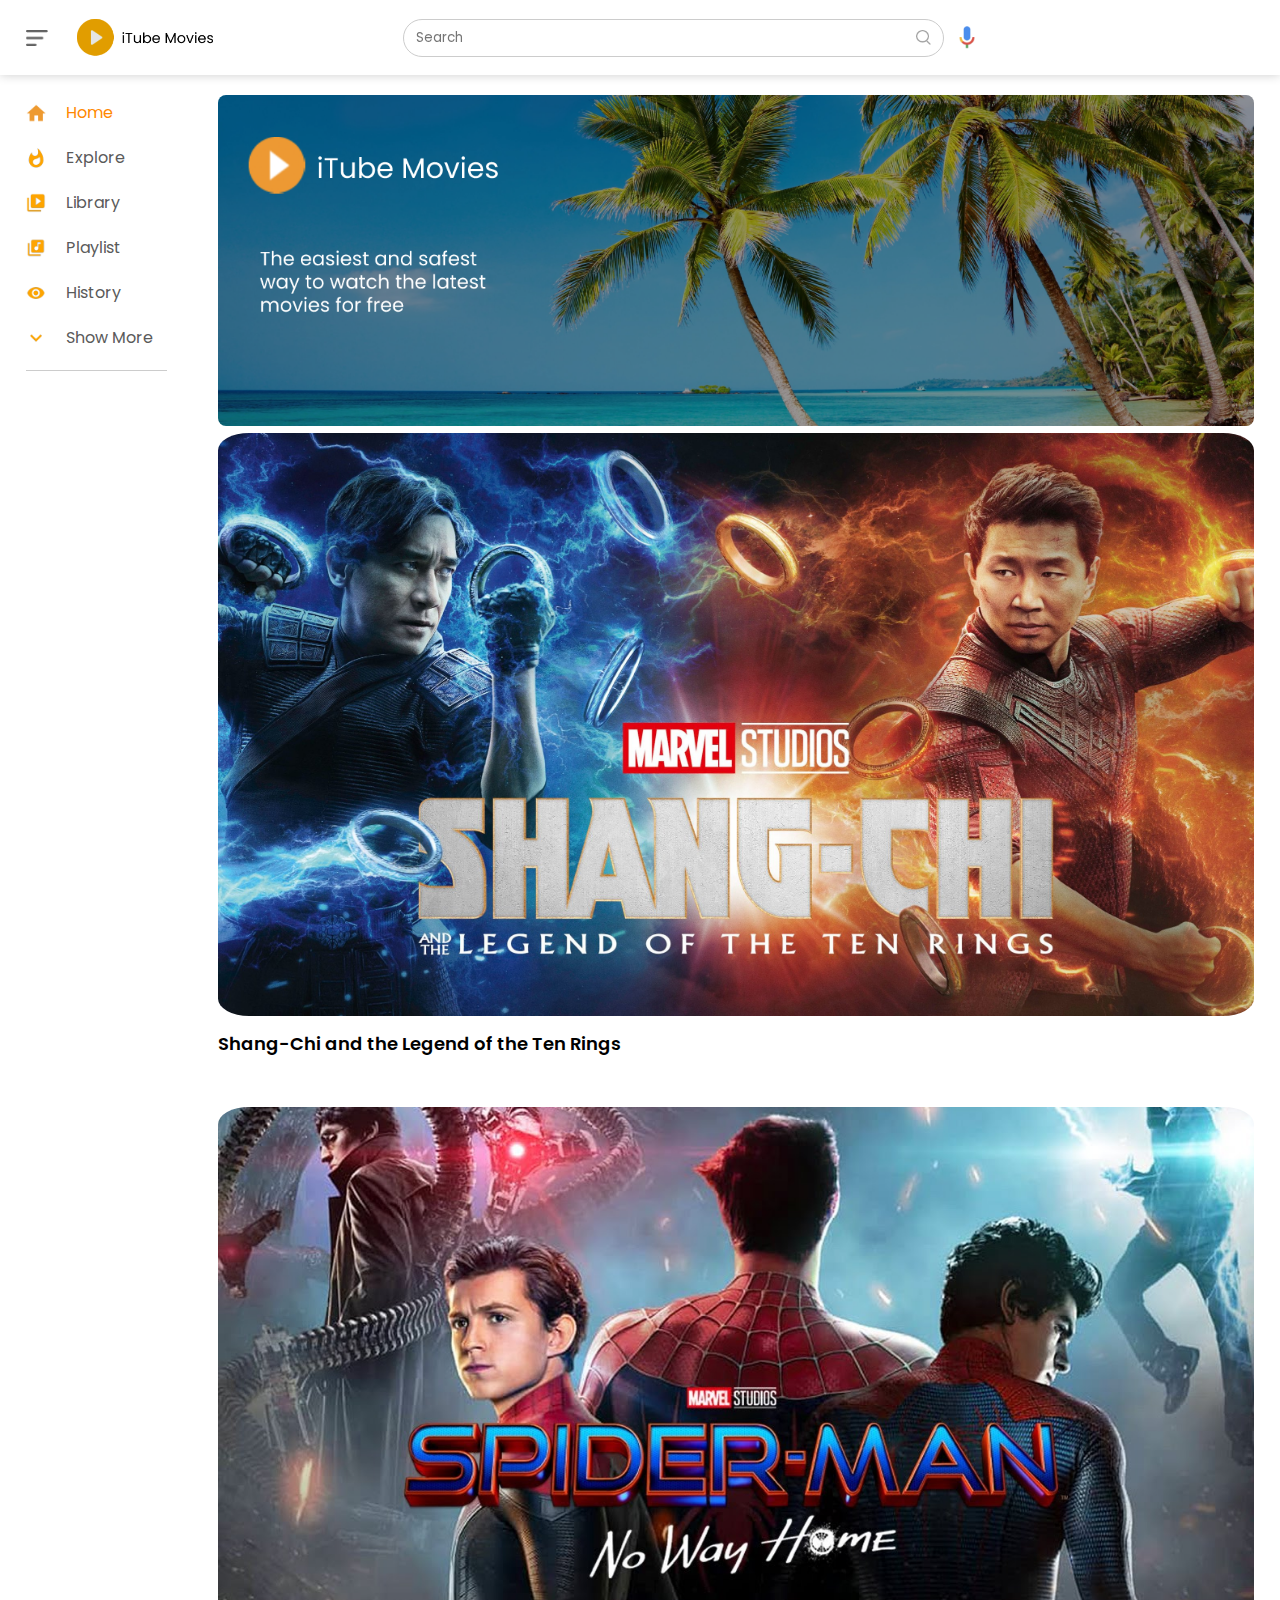
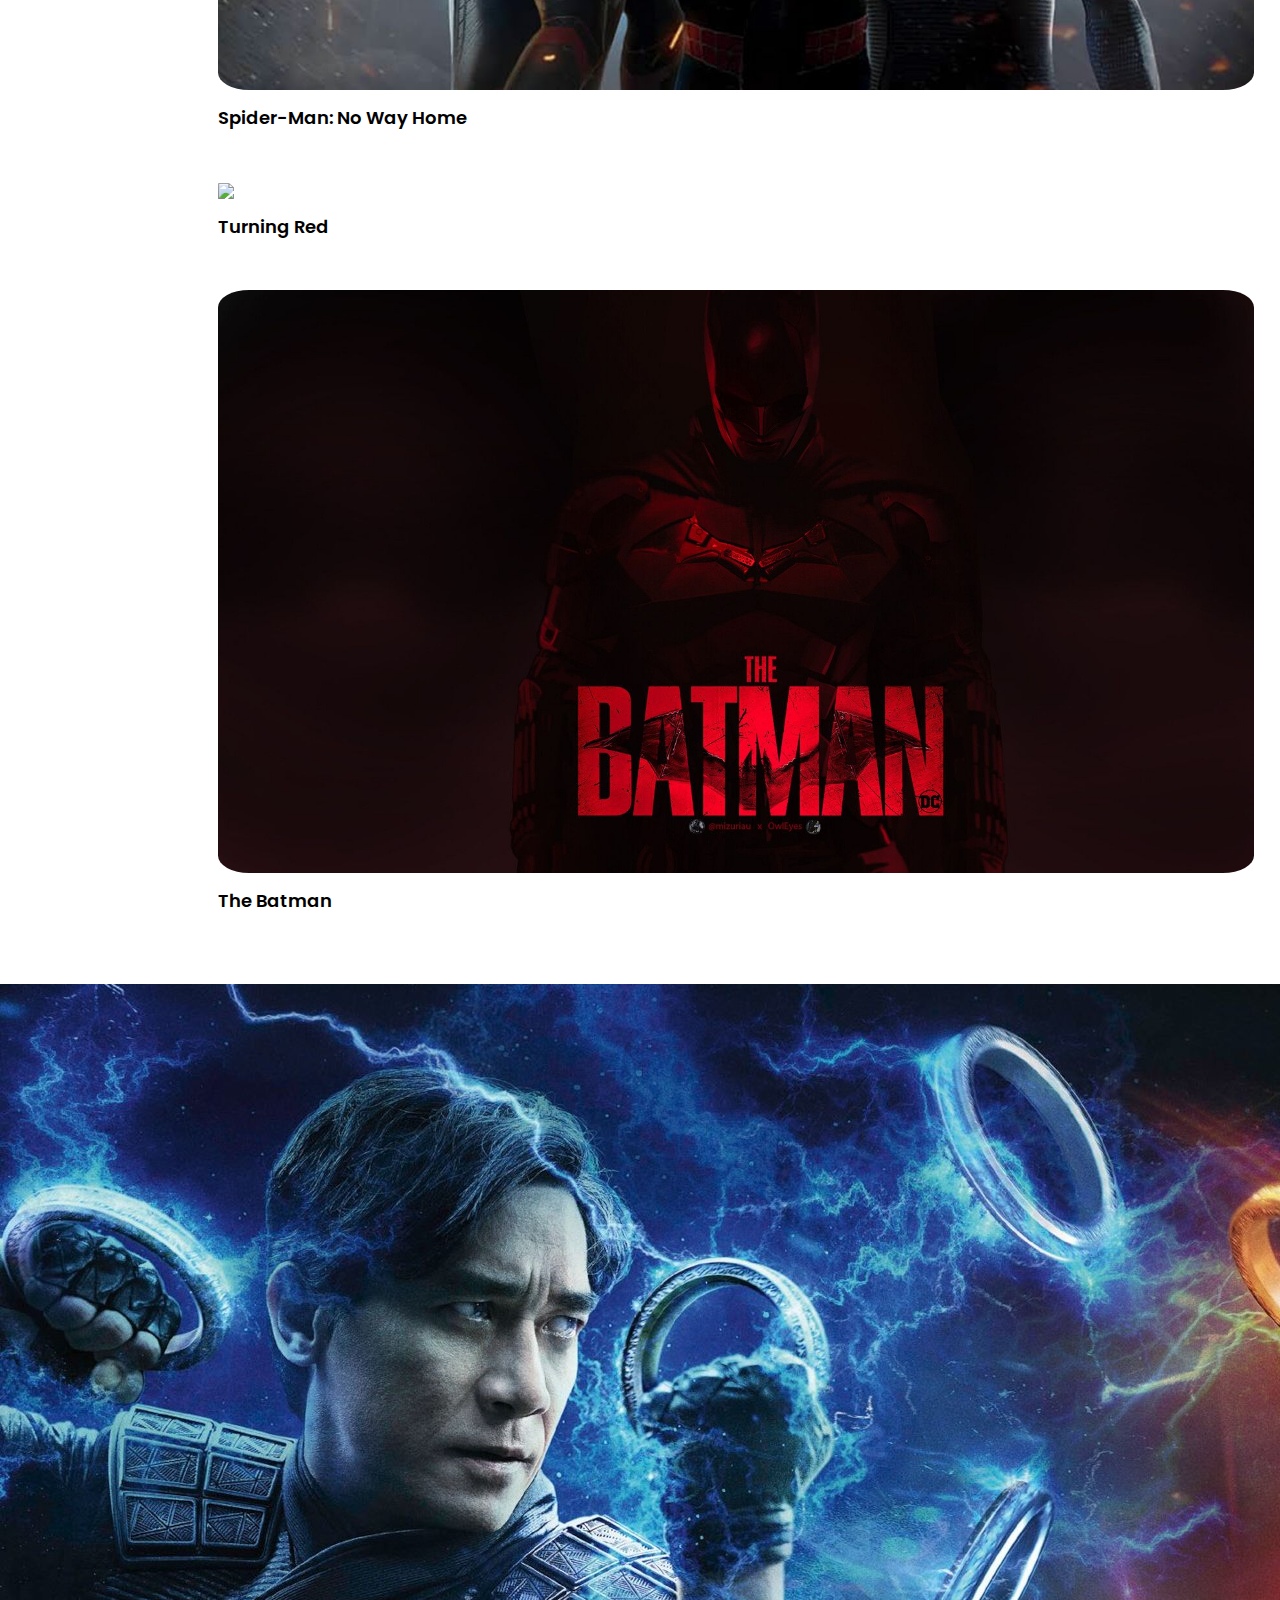
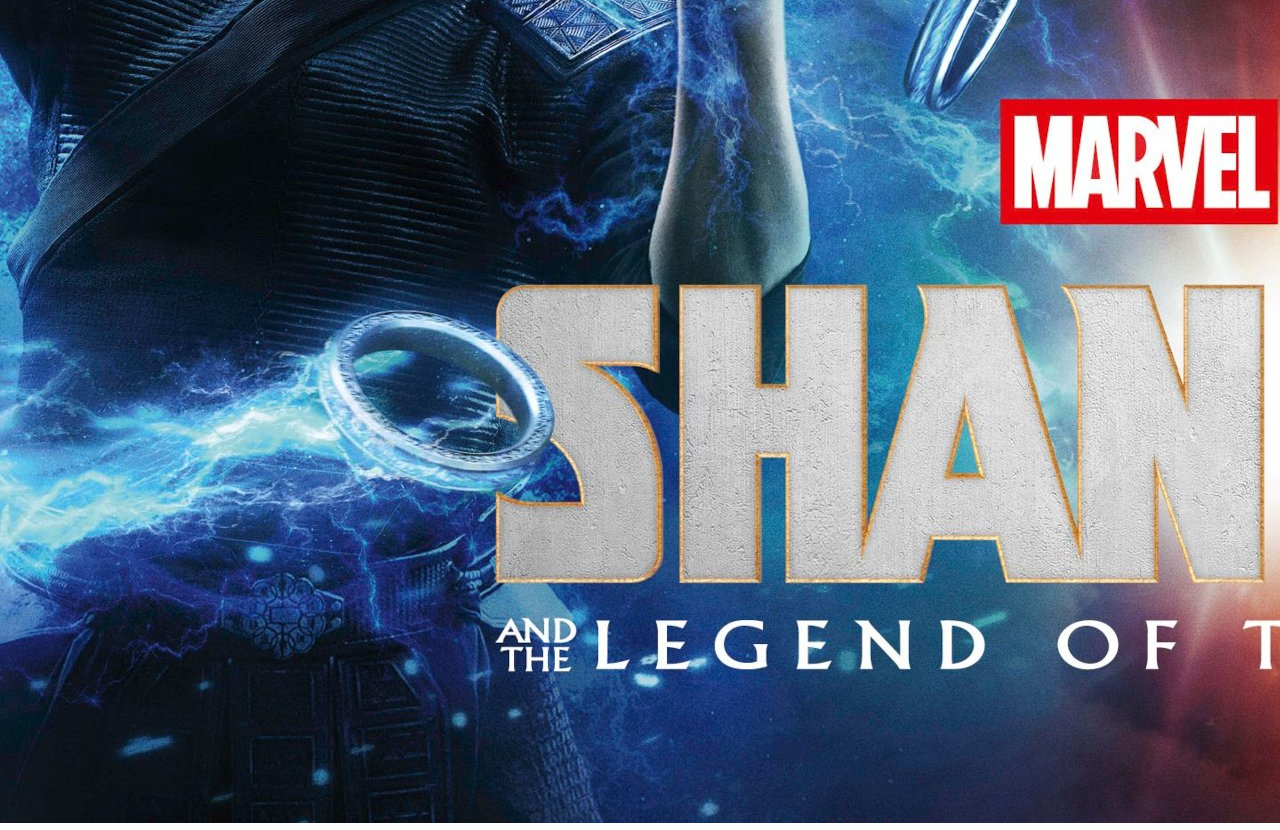
==== homepage/index.html @ 959163c6 "itube movies" ====
<!DOCTYPE html>
<html lang="en">
  <head>
    <meta charset="UTF-8" />
    <meta http-equiv="X-UA-Compatible" content="IE=edge" />
    <meta name="viewport" content="width=device-width, initial-scale=1.0" />
    <title>iTube Movies - Watch the latest movies for free in HD</title>
    <link rel="stylesheet" href="https://cdn.plyr.io/3.6.12/plyr.css" />
    <link rel="stylesheet" href="style.css" />
    <link
      rel="shortcut icon"
      href="images/logo-modified.png"
      type="image/x-icon"
    />
  </head>

  <body>
    <!-- navigation -->

    <nav class="flex-div">
      <div class="nav-left flex-div">
        <img src="images/menu.png" class="menu-icon" />
        <img src="images/logo.png" class="logo" />
      </div>
      <div class="nav-middle flex-div">
        <div class="search-box flex-div">
          <input
            type="search"
            id="myInput"
            onkeyup="myFunction()"
            placeholder="Search"
          />
          <img src="images/search.png" />
        </div>
        <img src="images/voice-search.png" class="mic-icon" />
      </div>
      <div class="nav-right flex-div">
        <img alt="" />
        <img alt="" />
      </div>
    </nav>

    <!--- sidebar -->

    <div class="sidebar">
      <div class="shortcut-links">
        <a href=""
          ><img src="images/home.png" />
          <p>Home</p>
        </a>
        <a href=""
          ><img src="images/explore.png" />
          <p>Explore</p>
        </a>
        <a href=""
          ><img src="images/library.png" />
          <p>Library</p>
        </a>
        <a href=""
          ><img src="images/playlist.png" />
          <p>Playlist</p>
        </a>
        <a href=""
          ><img src="images/history.png" />
          <p>History</p>
        </a>
        <a href=""
          ><img src="images/show-more.png" />
          <p class="showmore">Show More</p>
        </a>
        <hr />
      </div>
    </div>

    <!-- main -->

    <div class="container">
      <div class="banner">
        <img src="images/banner.png" />
      </div>

      <ul id="myUL">
        <div class="list-container">
          <div class="vid-list">
            <li>
              <span
                class="link"
                onclick=" window.location.href = '../movies/Shang-chi/index.html' "
                ><img src="movie-img/shang.jpg" class="thumbnail"
              /></span>
              <div class="flex-div">
                <div class="vid-info">
                  <a href="../movies/Shang-chi/index.html"
                    >Shang-Chi and the Legend of the Ten Rings
                    <span class="none"
                      >shang chi and the legend of the ten rings</span
                    ></a
                  >
                </div>
              </div>
            </li>
          </div>

          <div class="vid-list">
            <li>
              <span
                class="link"
                onclick=" window.location.href = '../movies/Spiderman no way home/index.html' "
                ><img src="movie-img/spidernoway.jpg" class="thumbnail"
              /></span>
              <div class="flex-div">
                <div class="vid-info">
                  <a href="../movies/Spiderman no way home/index.html"
                    >Spider-Man: No Way Home
                    <span class="none"
                      >spiderman no way home spider man no way home</span
                    ></a
                  >
                </div>
              </div>
            </li>
          </div>

          <div class="vid-list">
            <li>
              <span
                class="link"
                onclick=" window.location.href = '../movies/Turning Red/index.html' "
                ><img
                  src="https://wallpaperaccess.com/full/7563782.jpg"
                  class="thumbnail"
              /></span>
              <div class="flex-div">
                <div class="vid-info">
                  <a href="../movies/Turning Red/index.html">Turning Red</a>
                </div>
              </div>
            </li>
          </div>

          <div class="vid-list">
            <li>
              <span
                class="link"
                onclick=" window.location.href = '../movies/Batman/index.html' "
                ><img src="movie-img/batman.jpg" class="thumbnail"
              /></span>
              <div class="flex-div">
                <div class="vid-info">
                  <a href="../movies/Batman/index.html">The Batman</a>
                </div>
              </div>
            </li>
          </div>

          <!--- LEAVE THIS EMPTY -->
          <div class="vid-list" style="display: none">
            <li>
              <span class="link" onclick=" window.location.href = '' "
                ><img src="" class="thumbnail"
              /></span>
              <div class="flex-div">
                <div class="vid-info">
                  <a href=""></a>
                </div>
              </div>
            </li>
          </div>
          <!---->
        </div>
      </ul>
    </div>

    <img src="/homepage/movie-img/shang.jpg" alt="" />

    <script src="main.js"></script>
  </body>
</html>
---- homepage/style.css ----
@import url('https://fonts.googleapis.com/css2?family=Poppins&display=swap');

* {
    margin: 0;
    padding: 0;
    font-family: 'poppins', sans-serif;
    box-sizing: border-box;
}


a {
    text-decoration: none;
    color: #5a5a5a;
}

img {
    cursor: pointer;
}

.flex-div {
    display: flex;
    align-items: center;
}

nav {
    padding: 10px 2%;
    justify-content: space-between;
    box-shadow: 0 0 10px rgba(0, 0, 0, 0.2);
    background: #fff;
    position: -webkit-sticky;
    position: sticky;
    top: 0;
    z-index: 10;
}

.nav-right img{
    width: 25px;
    margin-right: 25px;
}

.nav-right .user-icon{
    width: 35px;
    border-radius: 50%;
    -moz-border-radius: 50%;
    -ms-border-radius: 50%;
    -webkit-border-radius: 50%;
    -o-border-radius: 50%;
    -khtml-border-radius: 50%;
    margin-right: 0;
}

.nav-left .menu-icon{
   width: 22px;
   margin-right: 25px;
}

.nav-left .logo{
    width: 150px;
}

.nav-middle .mic-icon{
    width: 16px;
}

.nav-middle .search-box{
    border: 1px solid #ccc;
    margin-right: 15px;
    padding: 8px 12px;
    border-radius: 25px;
    -moz-border-radius: 25px;
    -webkit-border-radius: 25px;
    -o-border-radius: 25px;
    -ms-border-radius: 25px;
    -khtml-border-radius: 25px;
}

.nav-middle .search-box input {
    width: 500px;
    border: 0;
    outline: 0;
    background: transparent;
}

.nav-middle .search-box img{
    width: 15px;
}

ul {
    padding: 0;
    }
  
#myUL {
      list-style-type: none;
}

#myUl li {
    list-style-type: none;
}
    
#myUL li a {
      text-decoration: none;
      color: black;
      display: block;
}
  
span.link {
     text-decoration: none;
     cursor: pointer;
   
}
  

.sidebar {
    background: #fff;
    width: 15%;
    height: 100vh;
    position: fixed;
    top: 0;
    padding-left: 2%;
    padding-top: 100px;
}

.shortcut-links a img{
    width: 20px;
    margin-right: 20px;
}

.shortcut-links a{
    display: flex;
    align-items: center;
    margin-bottom: 20px;
    width: -webkit-fit-content;
    width: -moz-fit-content;
    width: fit-content;
    flex-wrap: wrap;
}

.shortcut-links a:first-child{
    color: #f80;
}

.shortcut-links a:hover{
    color: rgb(0, 0, 0);
}

.sidebar hr{
    border: 0;
    height: 1px;
    background: #ccc;
    width: 85%;
}

.smallside{
  width: 5%;
}
.smallside a p{
    display: none;
}

.smallside hr{
    width: 50%;
    margin-bottom: 25px;
}

.container{
    background: #fff;
    padding-left: 17%;
    padding-right: 2%;
    padding-top: 20px;
    padding-bottom: 20px;
}


.large-container {
    padding-left: 7%;
}

.banner{
    width: 100%;
}

.banner img {
    width: 100%;
    border-radius: 8px;
}


.vid-list .thumbnail {
    width: 100%;
    border-radius: 3%;
    -webkit-border-radius: 3%;
    -moz-border-radius: 3%;
    -ms-border-radius: 3%;
}
 
 .vid-list .flex-div {
     align-items: flex-start;
     margin-top: 7px;
}

 .vid-info a {
     padding-bottom: 50px;
     font-size: 18px;
     font-weight: 600;
 }

 .none{
     display: none;
 }

 @media only screen and (max-width: 800px){
     
     .menu-icon{
         display: none;
     }
     .sidebar{
         display: none;
     }
     .container, .large-container{
         padding-left: 2%;
         padding-right: 2%;
     }

     nav{
         padding-right: 5%;
     }

     .nav-middle .search-box input{
         width: 200px;
     }
     .nav-middle .mic-icon{
         display: none;
     }
     .logo{
         width: 50px;
     }

    
    
 }

 @media only screen and (max-width: 1150px) and (min-width: 800px){

  p.showmore{
      display: none;
  }
  
 }

 @media only screen and (max-width: 440px){
   
    .nav-middle .search-box input{
        width: 100vw;
    }

    nav .flex-div{
        width: 100%;
    }

    .vid-info a{
        font-size: 15px;
    }

    .nav-left .logo{
        display: none;
    }

    .vid-info a{
        padding-bottom: 30px;
    }

 }

 @media only screen and (max-width: 320px){
     .vid-info a{
         font-size: 12px;
         padding-bottom: 20px;
     }
 }

 @media only screen and (max-width: 250px){
     .nav-middle .search-box img{
         display: none
     }
 }
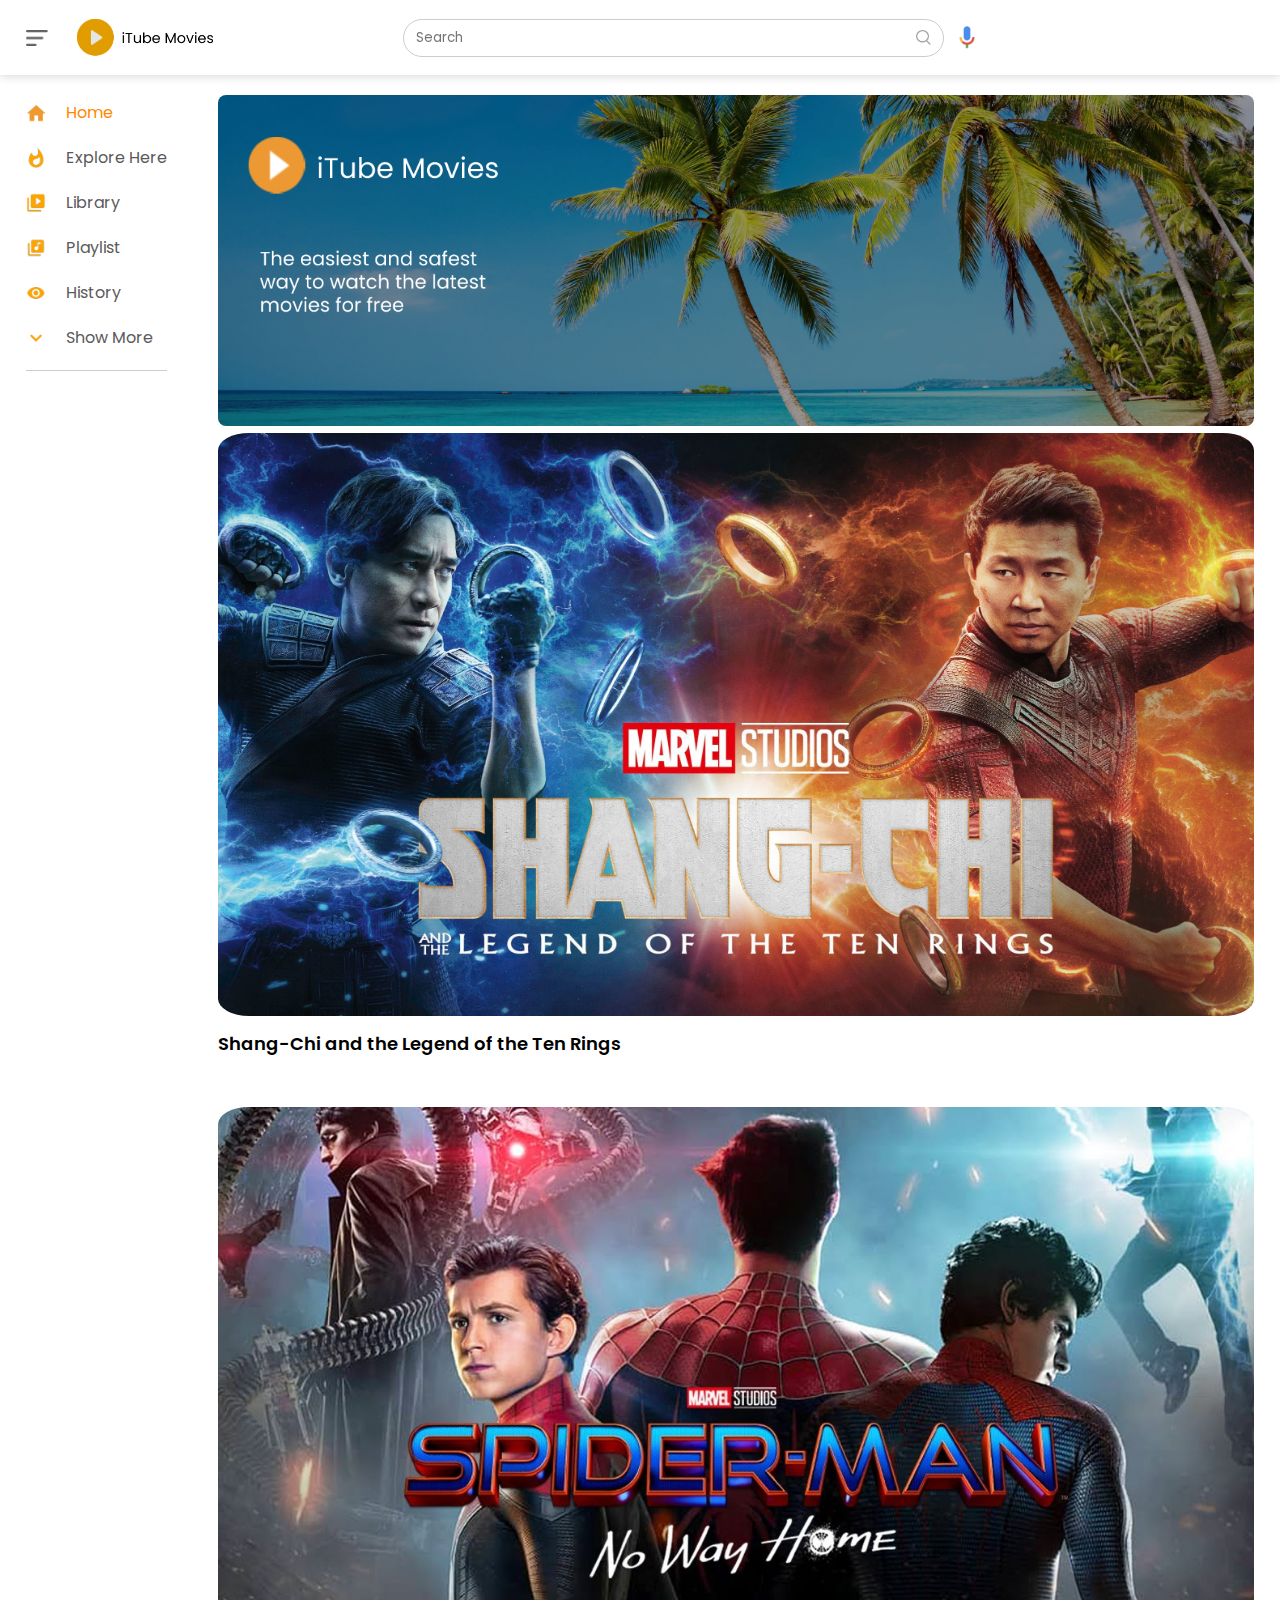
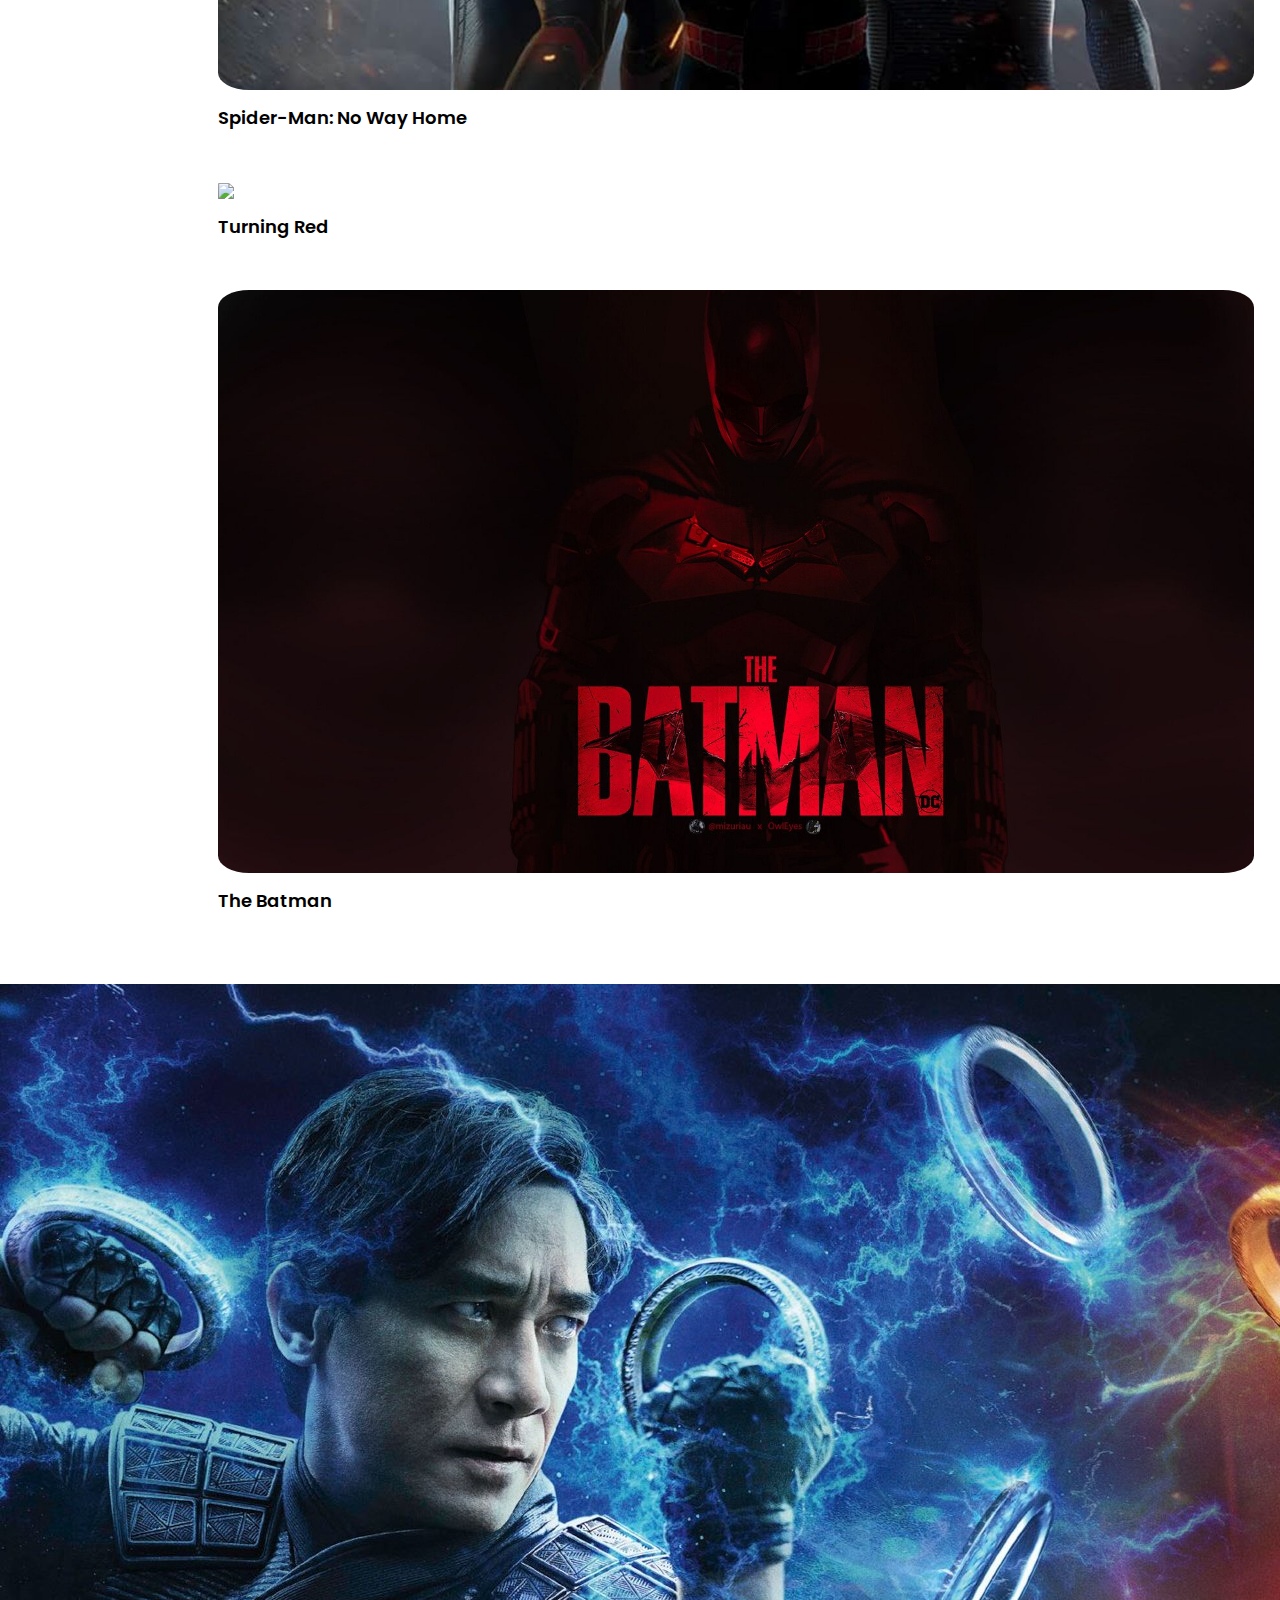
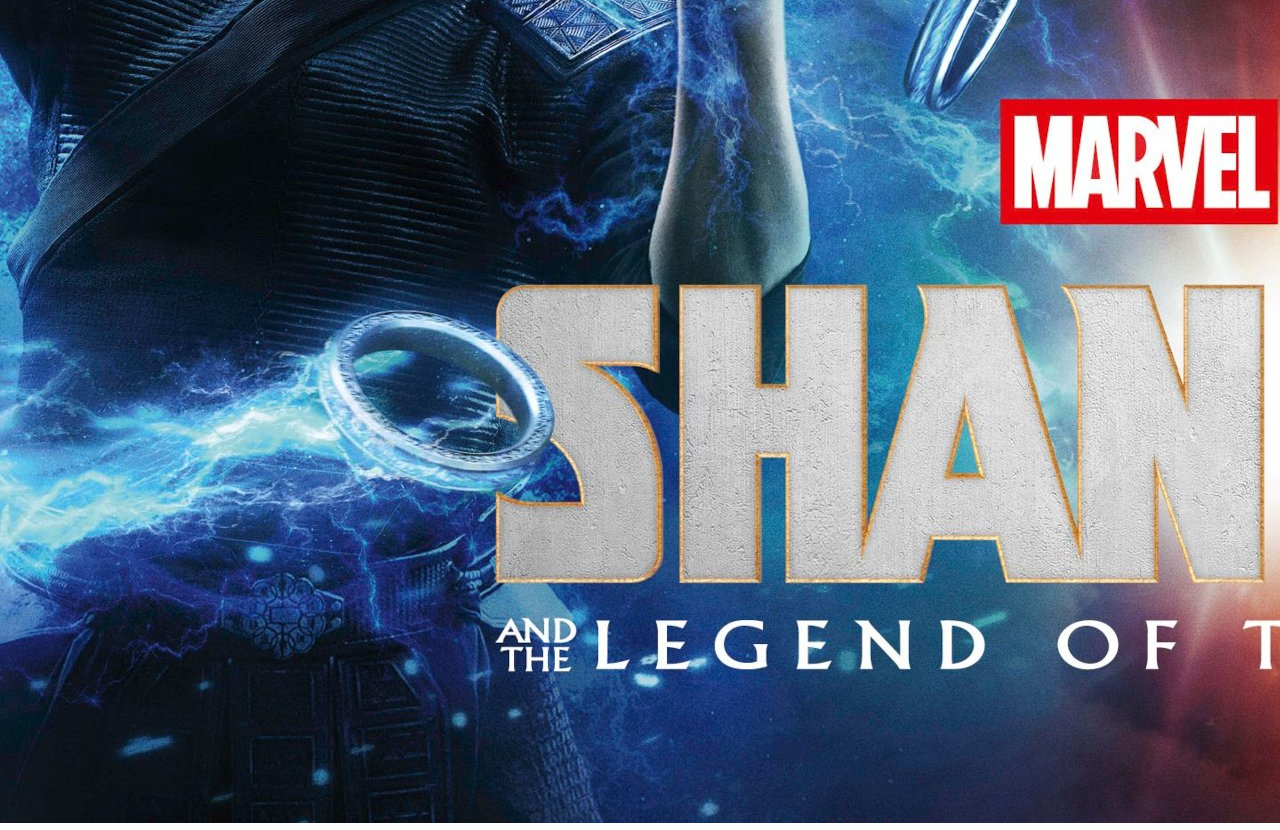
==== commit e8cf723b: "Update index.html" ====
--- a/homepage/index.html
+++ b/homepage/index.html
@@ -50,7 +50,7 @@
         </a>
         <a href=""
           ><img src="images/explore.png" />
-          <p>Explore</p>
+          <p>Explore Here</p>
         </a>
         <a href=""
           ><img src="images/library.png" />
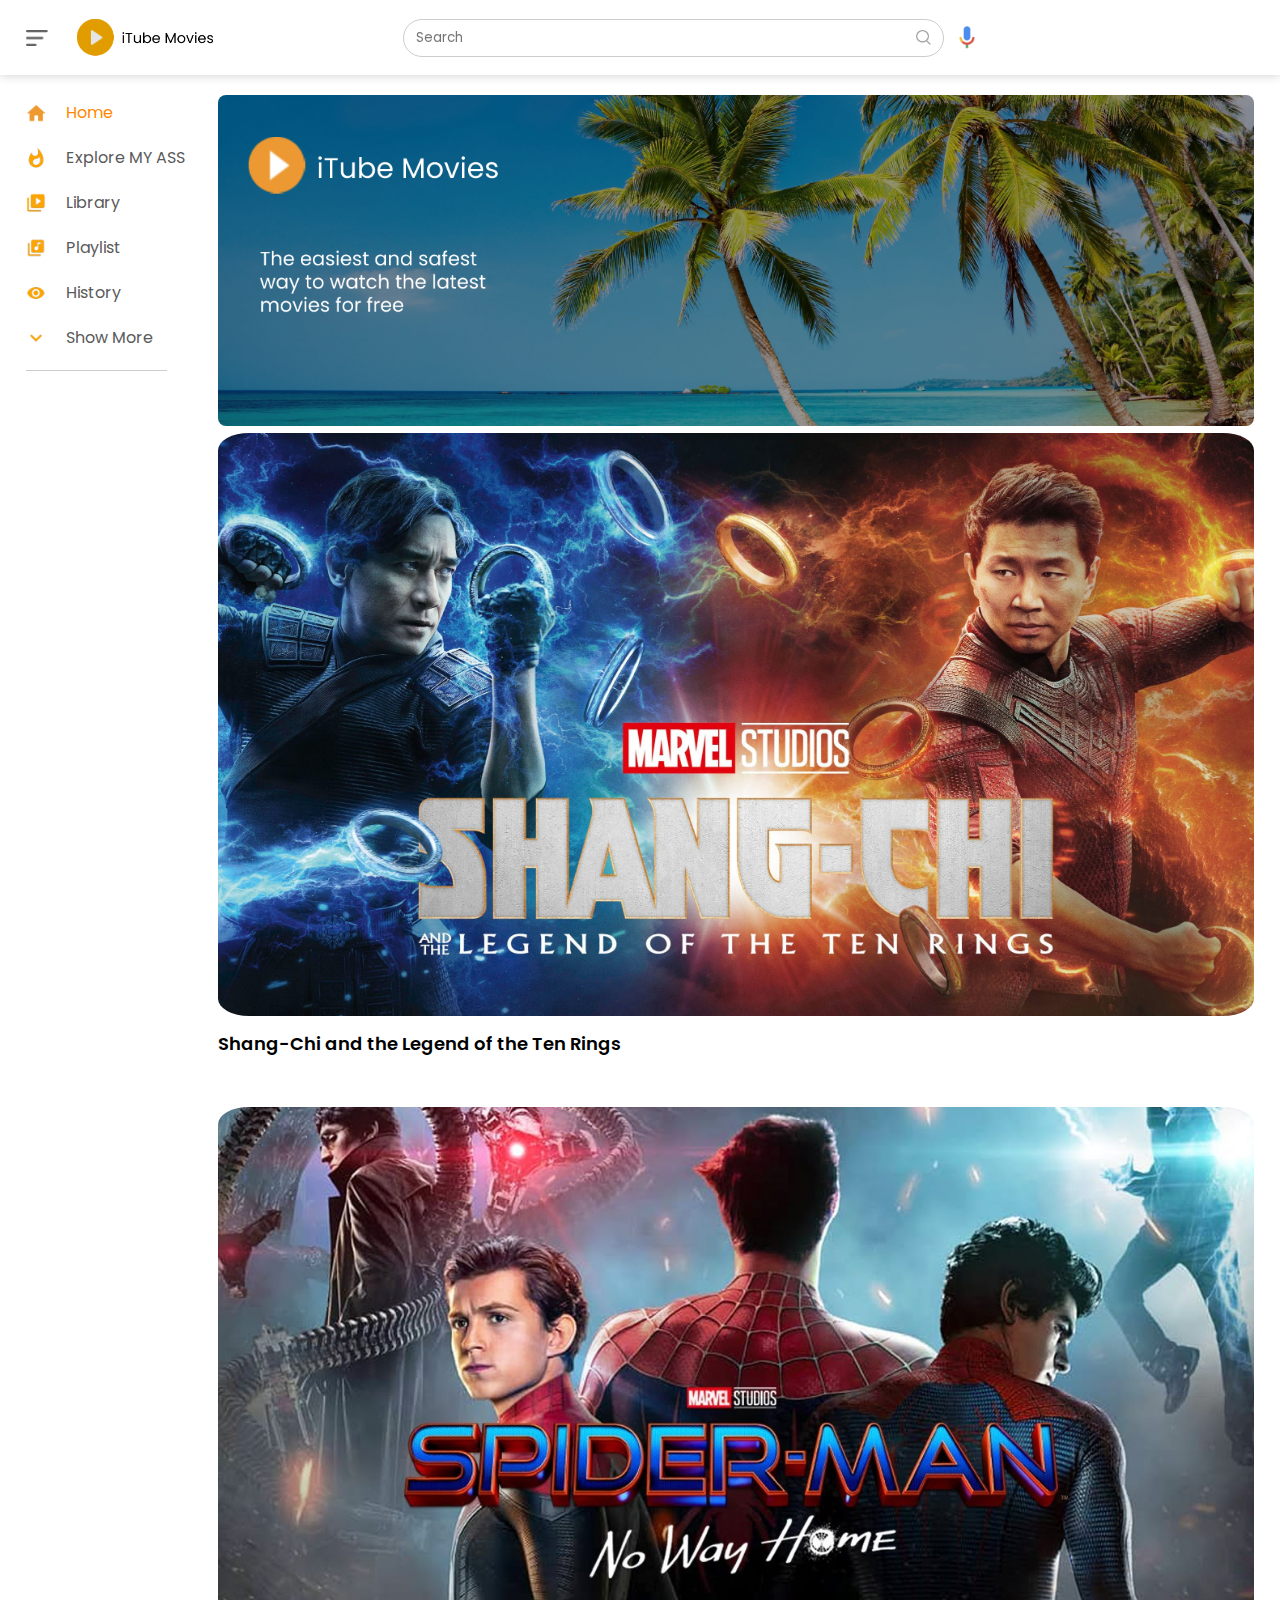
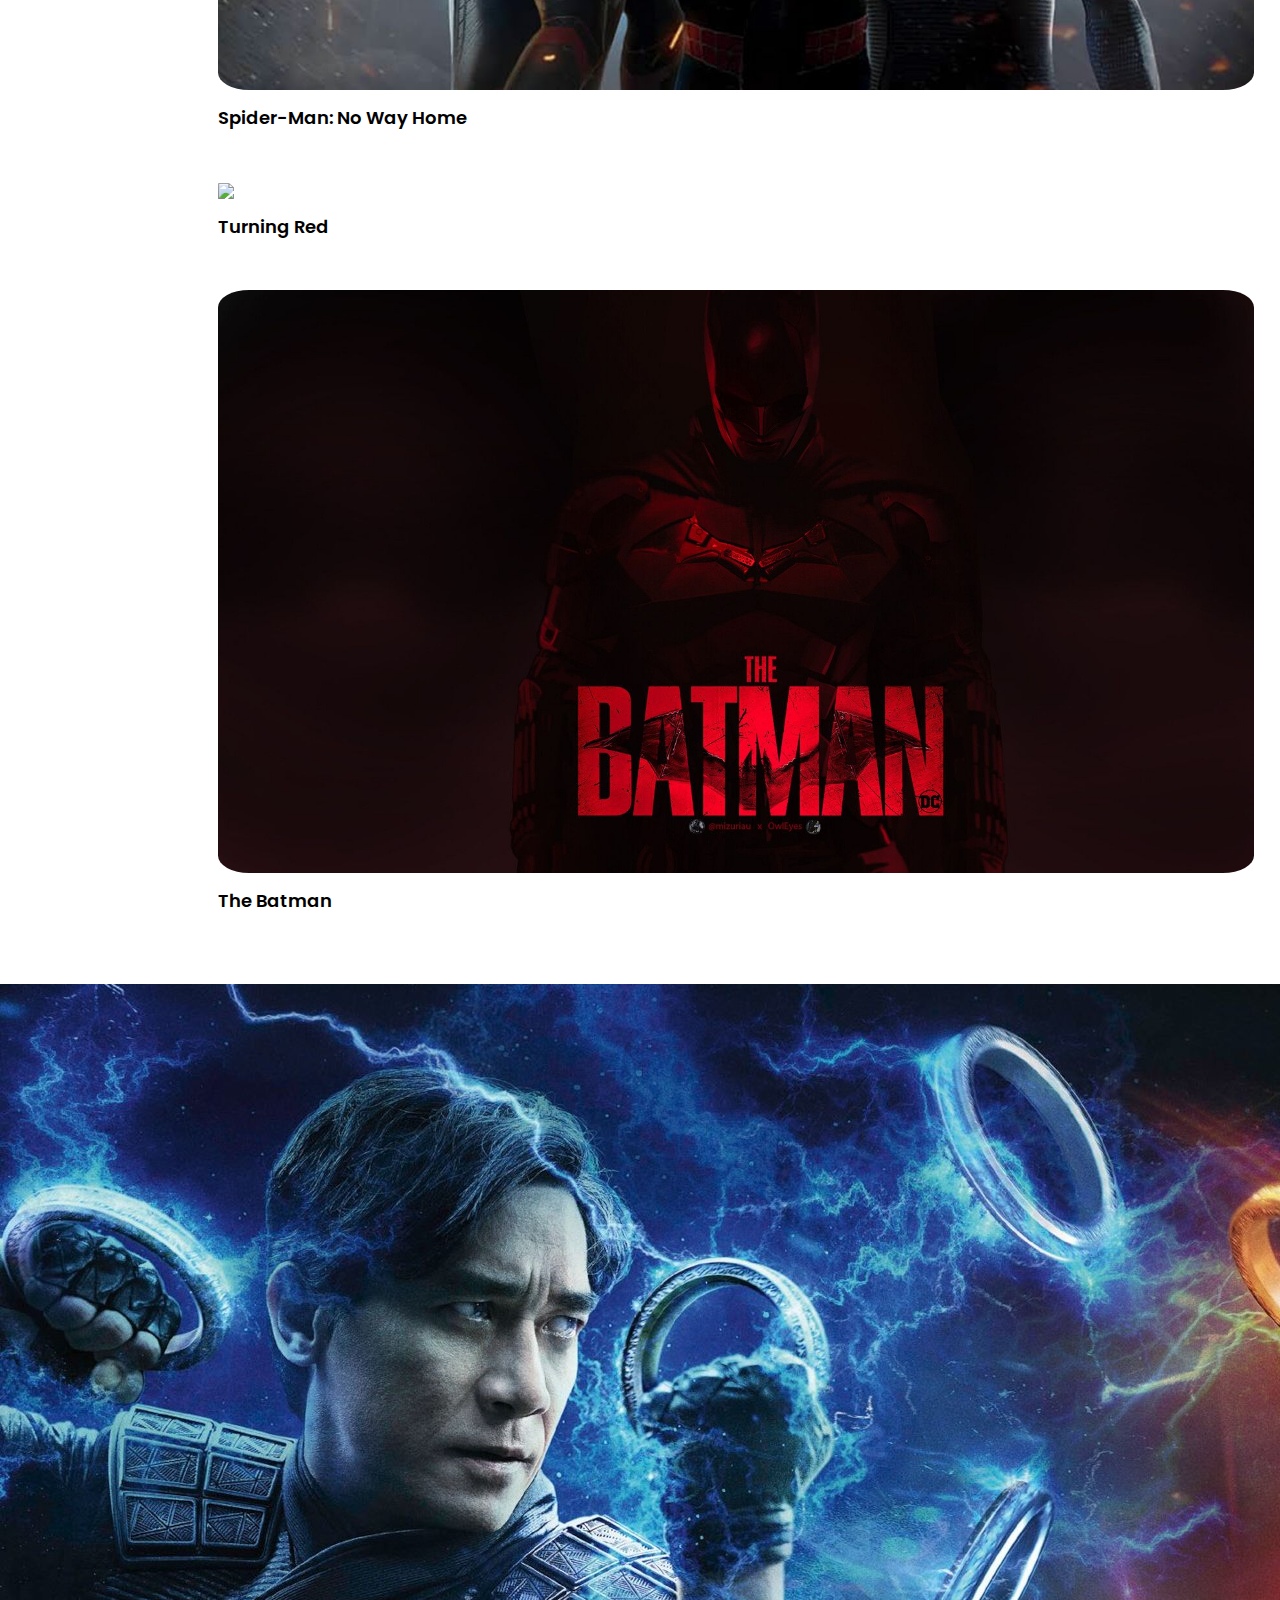
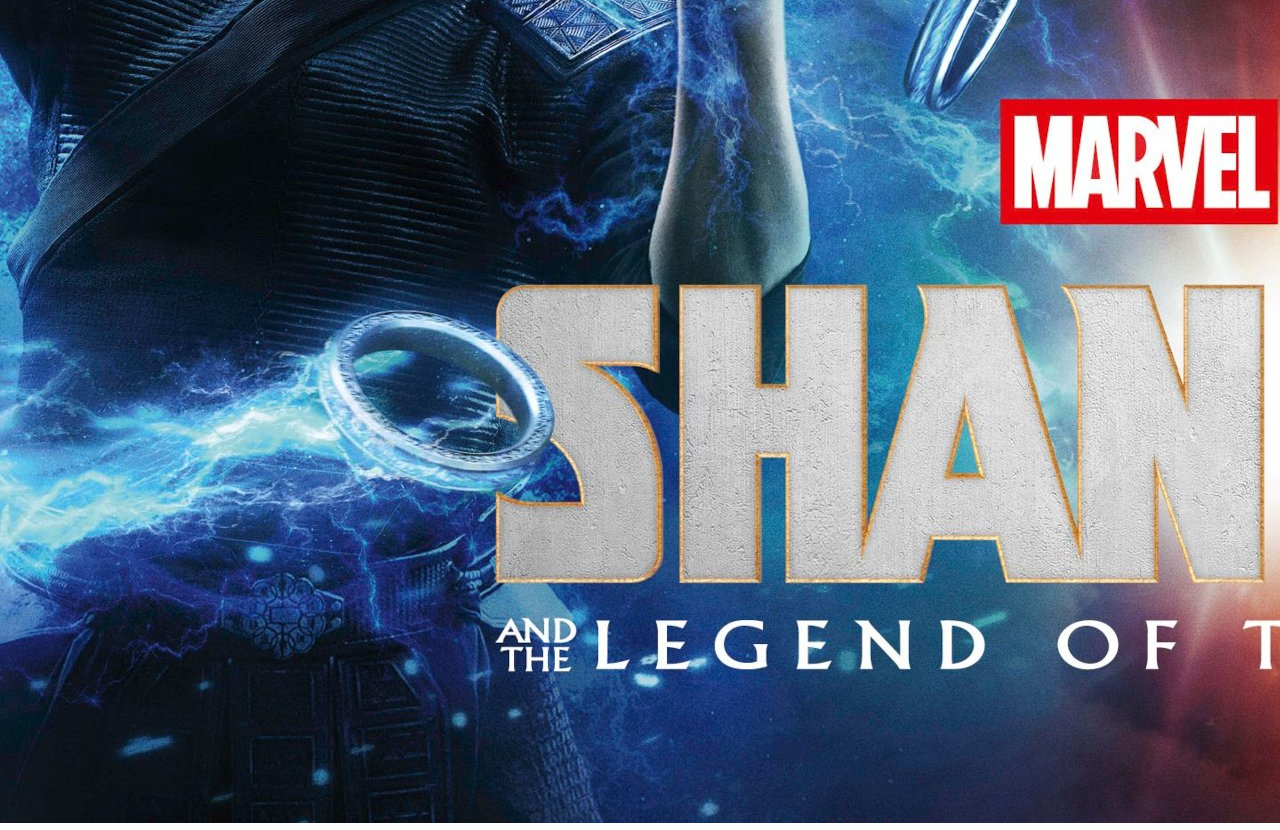
==== commit 0ad68791: "added change to test" ====
--- a/homepage/index.html
+++ b/homepage/index.html
@@ -50,7 +50,7 @@
         </a>
         <a href=""
           ><img src="images/explore.png" />
-          <p>Explore Here</p>
+          <p>Explore MY ASS</p>
         </a>
         <a href=""
           ><img src="images/library.png" />
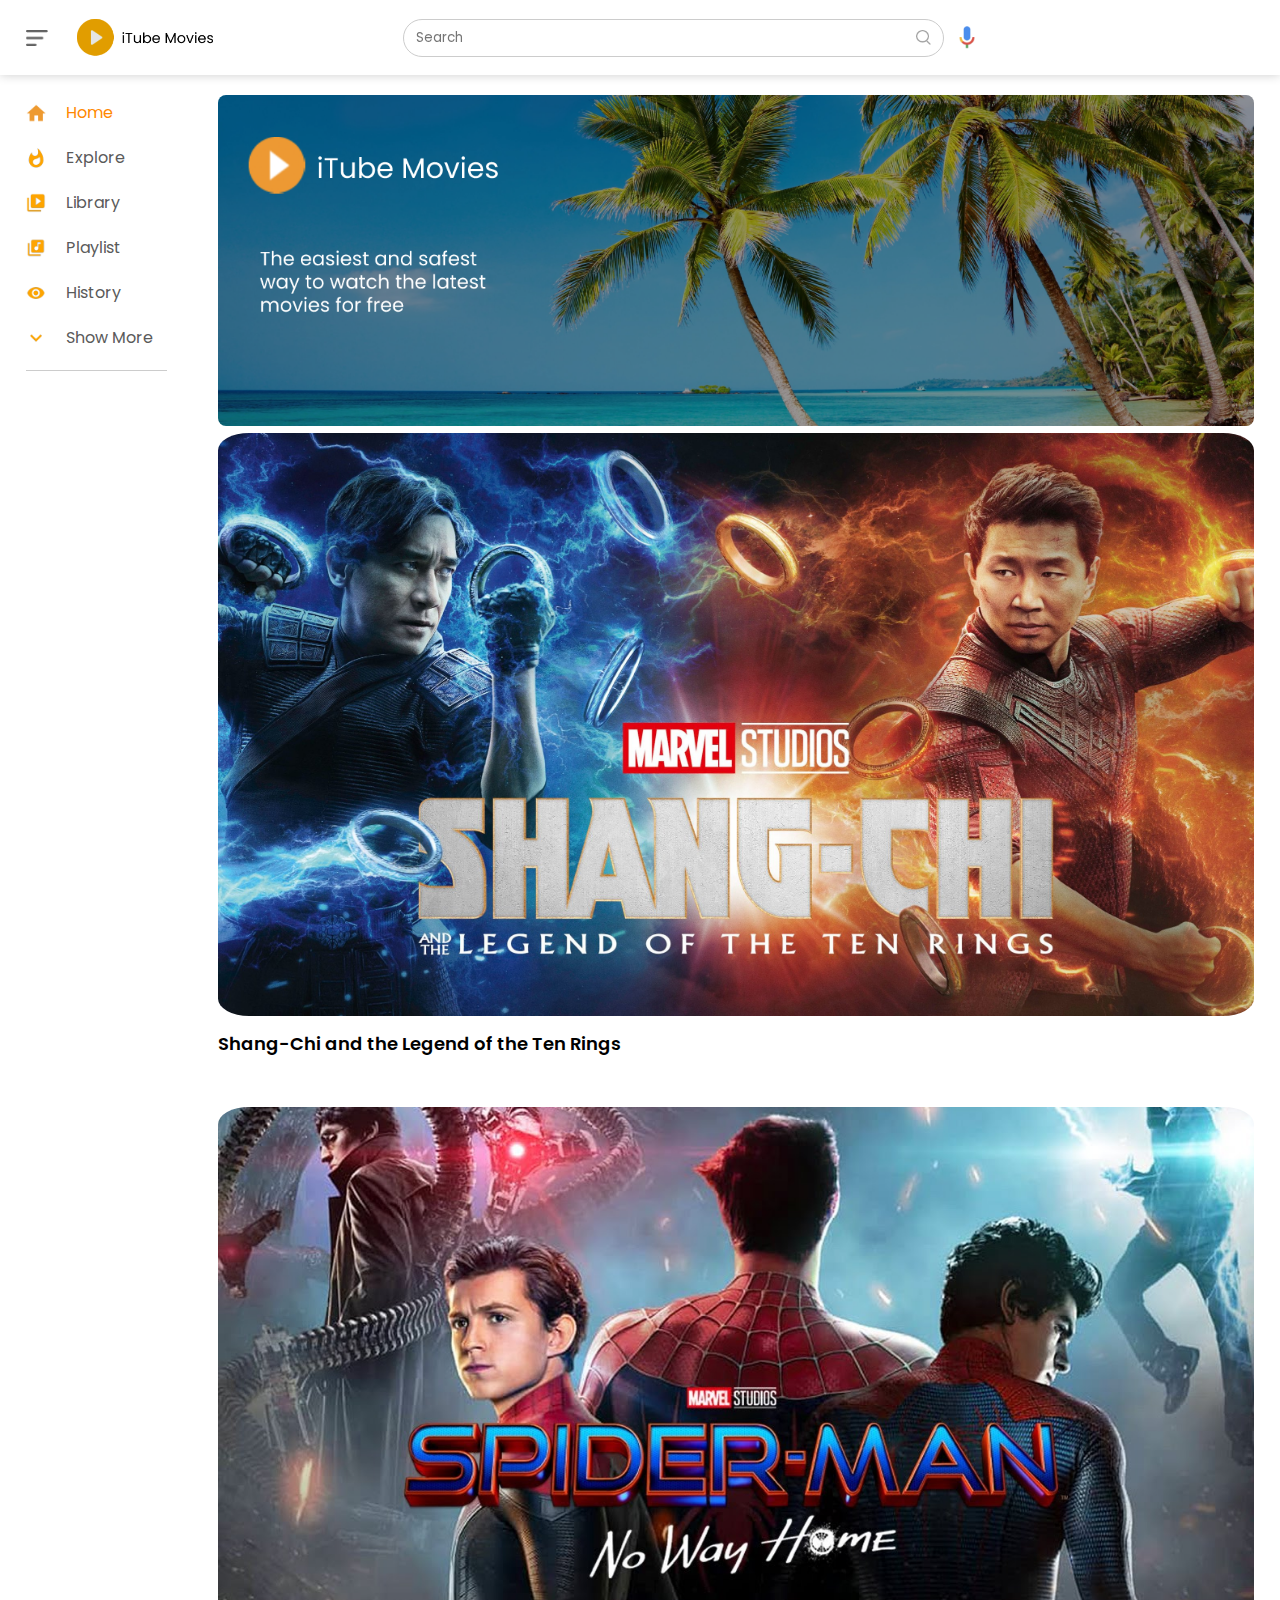
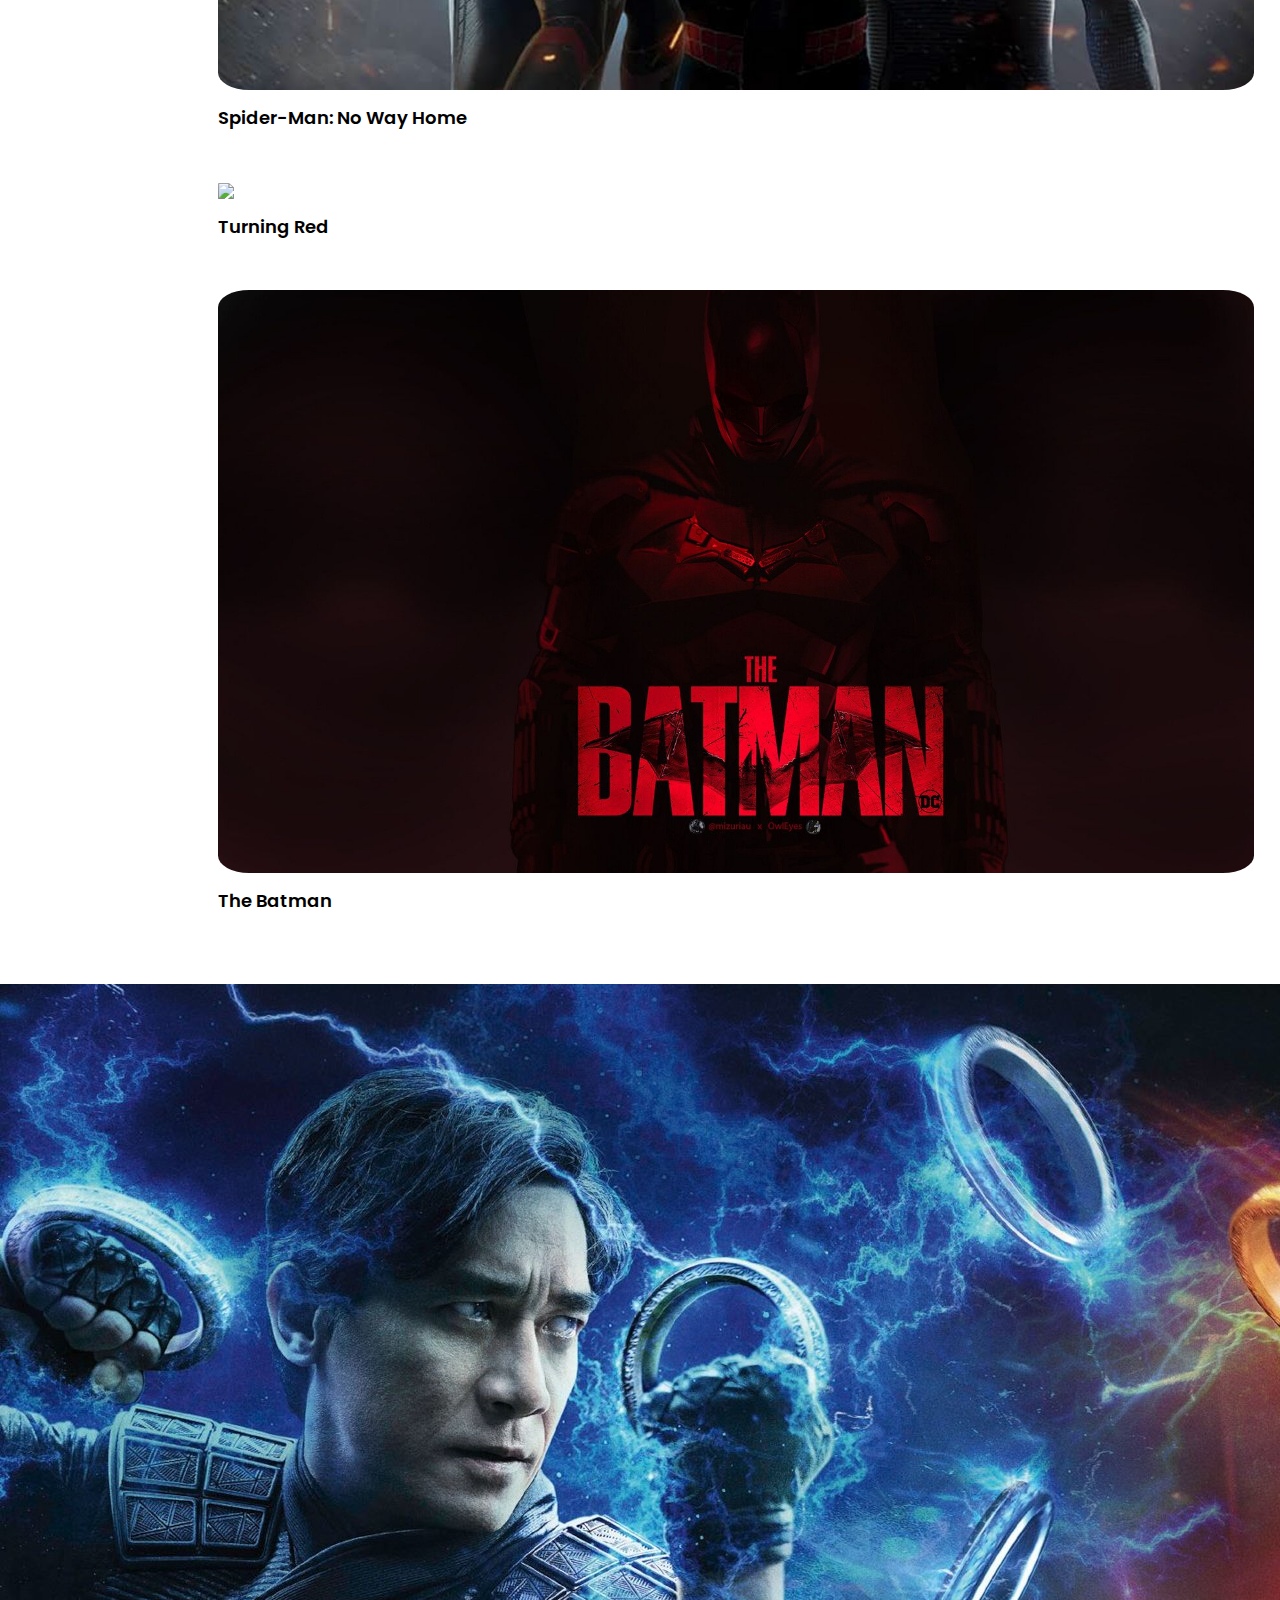
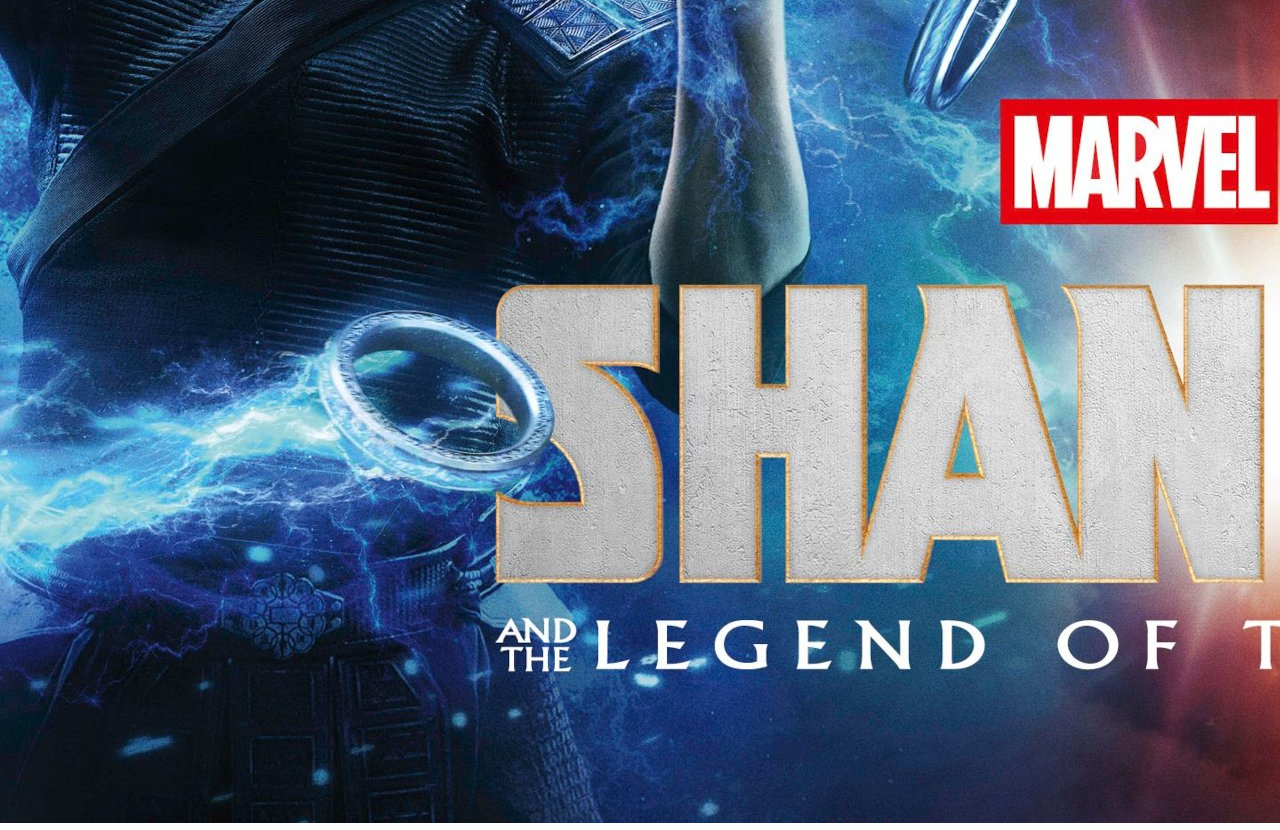
==== commit 36e443a5: "Update" ====
--- a/homepage/index.html
+++ b/homepage/index.html
@@ -50,7 +50,7 @@
         </a>
         <a href=""
           ><img src="images/explore.png" />
-          <p>Explore MY ASS</p>
+          <p>Explore</p>
         </a>
         <a href=""
           ><img src="images/library.png" />
